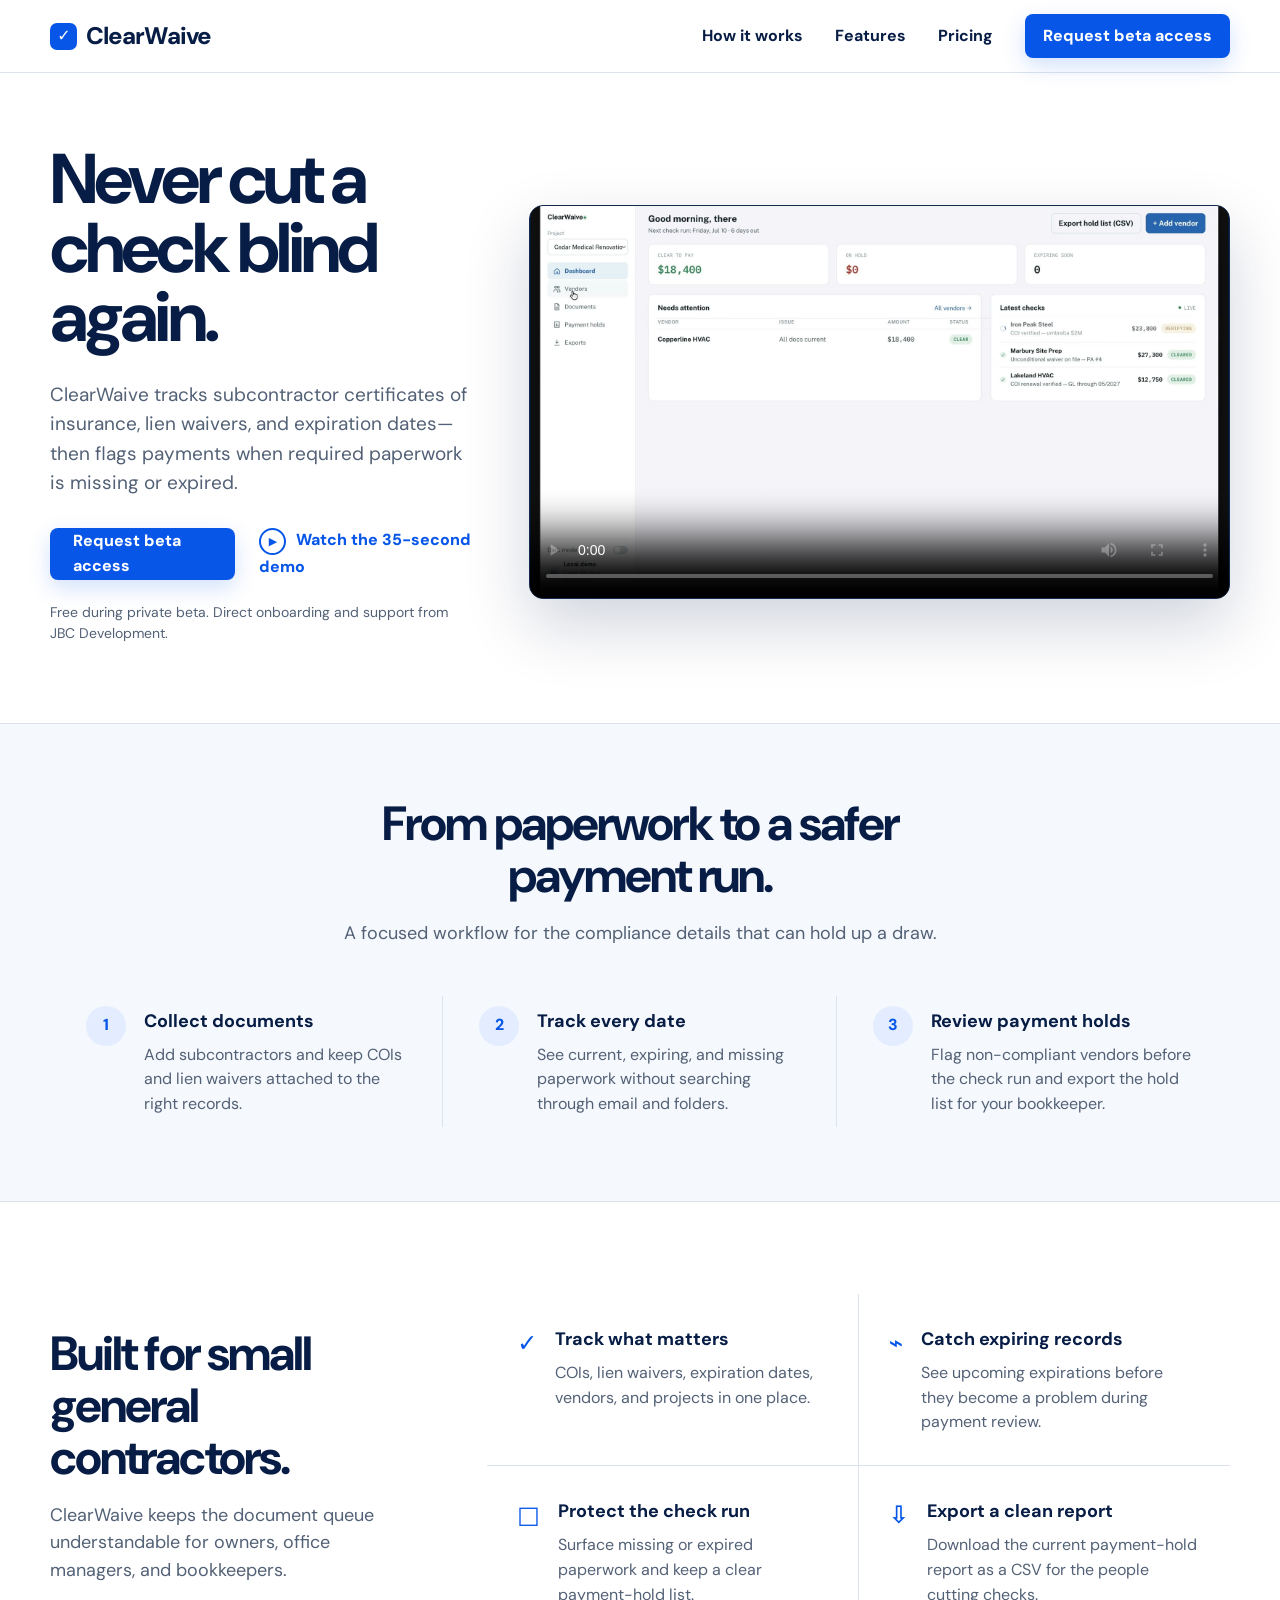
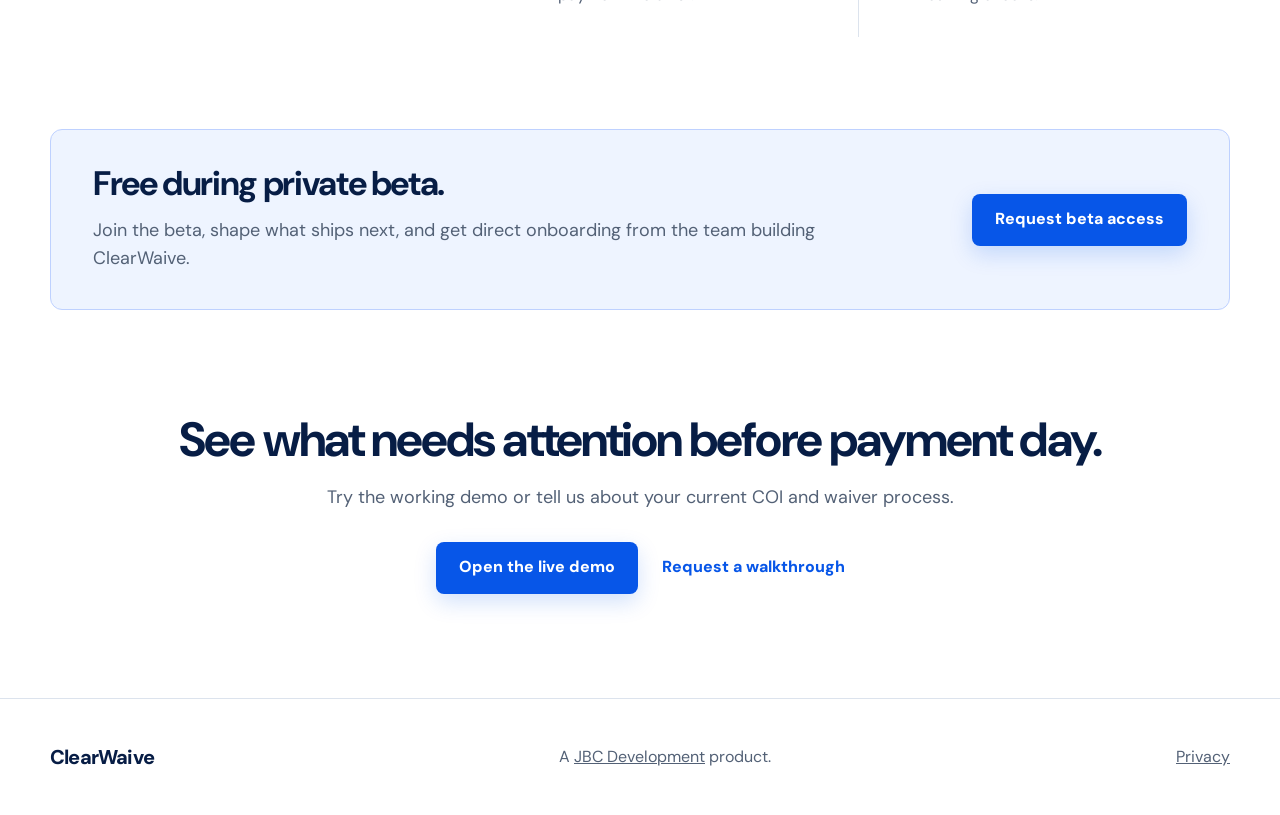
==== index.html @ 476ff9b1 "Launch ClearWaive marketing website" ====
<!doctype html>
<html lang="en">
  <head>
    <meta charset="utf-8" />
    <meta name="viewport" content="width=device-width, initial-scale=1" />
    <title>ClearWaive — COI & Lien Waiver Tracking for Small GCs</title>
    <meta name="description" content="Track subcontractor COIs, lien waivers, expiration dates, and payment holds in one clear workflow. Free during private beta." />
    <meta name="theme-color" content="#0756e8" />
    <link rel="canonical" href="https://clearwaiveapp.com/" />
    <meta property="og:type" content="website" />
    <meta property="og:url" content="https://clearwaiveapp.com/" />
    <meta property="og:title" content="ClearWaive — Never cut a check blind again." />
    <meta property="og:description" content="Compliance tracking and payment holds for small general contractors." />
    <meta property="og:image" content="https://clearwaiveapp.com/assets/clearwaive-demo-poster.jpg" />
    <link rel="icon" href="/assets/favicon.svg" type="image/svg+xml" />
    <link rel="preconnect" href="https://fonts.googleapis.com" />
    <link rel="preconnect" href="https://fonts.gstatic.com" crossorigin />
    <link href="https://fonts.googleapis.com/css2?family=DM+Sans:wght@400;500;600;700;800&display=swap" rel="stylesheet" />
    <link rel="stylesheet" href="/styles.css" />
    <script src="/script.js" defer></script>
  </head>
  <body>
    <a class="skip-link" href="#main">Skip to content</a>
    <header class="site-header">
      <nav class="shell nav" aria-label="Primary navigation">
        <a class="logo" href="/" aria-label="ClearWaive home"><span aria-hidden="true">✓</span>ClearWaive</a>
        <button class="nav-toggle" type="button" aria-expanded="false" aria-controls="nav-links"><span></span><span></span><span></span><b class="sr-only">Open navigation</b></button>
        <div class="nav-links" id="nav-links">
          <a href="#how-it-works">How it works</a>
          <a href="#features">Features</a>
          <a href="#pricing">Pricing</a>
          <a class="button button-small" href="mailto:jbcsdevs@gmail.com?subject=ClearWaive%20private%20beta%20access&body=Company%3A%0ARole%3A%0AApprox.%20number%20of%20subcontractors%3A%0AHow%20you%20track%20COIs%20and%20waivers%20today%3A">Request beta access</a>
        </div>
      </nav>
    </header>

    <main id="main">
      <section class="hero shell">
        <div class="hero-copy">
          <h1>Never cut a check blind again.</h1>
          <p>ClearWaive tracks subcontractor certificates of insurance, lien waivers, and expiration dates—then flags payments when required paperwork is missing or expired.</p>
          <div class="hero-actions">
            <a class="button" href="mailto:jbcsdevs@gmail.com?subject=ClearWaive%20private%20beta%20access&body=Company%3A%0ARole%3A%0AApprox.%20number%20of%20subcontractors%3A%0AHow%20you%20track%20COIs%20and%20waivers%20today%3A">Request beta access</a>
            <a class="text-link" href="#demo"><span aria-hidden="true">▶</span> Watch the 35-second demo</a>
          </div>
          <p class="beta-note">Free during private beta. Direct onboarding and support from JBC Development.</p>
        </div>
        <div class="hero-video" id="demo">
          <video controls preload="metadata" playsinline poster="/assets/clearwaive-demo-poster.jpg">
            <source src="/assets/clearwaive-demo.mp4" type="video/mp4" />
            Your browser does not support HTML video. <a href="/assets/clearwaive-demo.mp4">Download the demo</a>.
          </video>
        </div>
      </section>

      <section class="workflow" id="how-it-works" aria-labelledby="workflow-title">
        <div class="shell">
          <div class="section-heading"><h2 id="workflow-title">From paperwork to a safer payment run.</h2><p>A focused workflow for the compliance details that can hold up a draw.</p></div>
          <ol class="steps">
            <li><span>1</span><div><h3>Collect documents</h3><p>Add subcontractors and keep COIs and lien waivers attached to the right records.</p></div></li>
            <li><span>2</span><div><h3>Track every date</h3><p>See current, expiring, and missing paperwork without searching through email and folders.</p></div></li>
            <li><span>3</span><div><h3>Review payment holds</h3><p>Flag non-compliant vendors before the check run and export the hold list for your bookkeeper.</p></div></li>
          </ol>
        </div>
      </section>

      <section class="features shell" id="features" aria-labelledby="features-title">
        <div class="feature-intro"><h2 id="features-title">Built for small general contractors.</h2><p>ClearWaive keeps the document queue understandable for owners, office managers, and bookkeepers.</p></div>
        <div class="feature-list">
          <article><span aria-hidden="true">✓</span><div><h3>Track what matters</h3><p>COIs, lien waivers, expiration dates, vendors, and projects in one place.</p></div></article>
          <article><span aria-hidden="true">⌁</span><div><h3>Catch expiring records</h3><p>See upcoming expirations before they become a problem during payment review.</p></div></article>
          <article><span aria-hidden="true">□</span><div><h3>Protect the check run</h3><p>Surface missing or expired paperwork and keep a clear payment-hold list.</p></div></article>
          <article><span aria-hidden="true">⇩</span><div><h3>Export a clean report</h3><p>Download the current payment-hold report as a CSV for the people cutting checks.</p></div></article>
        </div>
      </section>

      <section class="beta shell" id="pricing" aria-labelledby="pricing-title">
        <div><h2 id="pricing-title">Free during private beta.</h2><p>Join the beta, shape what ships next, and get direct onboarding from the team building ClearWaive.</p></div>
        <a class="button" href="mailto:jbcsdevs@gmail.com?subject=ClearWaive%20private%20beta%20access&body=Company%3A%0ARole%3A%0AApprox.%20number%20of%20subcontractors%3A%0AHow%20you%20track%20COIs%20and%20waivers%20today%3A">Request beta access</a>
      </section>

      <section class="final-cta shell">
        <h2>See what needs attention before payment day.</h2>
        <p>Try the working demo or tell us about your current COI and waiver process.</p>
        <div class="hero-actions"><a class="button" href="https://clearwaive-mvp.vercel.app" target="_blank" rel="noopener noreferrer">Open the live demo</a><a class="text-link" href="mailto:jbcsdevs@gmail.com?subject=ClearWaive%20walkthrough%20request">Request a walkthrough</a></div>
      </section>
    </main>

    <footer>
      <div class="shell footer-inner"><a class="logo" href="/">ClearWaive</a><p>A <a href="https://jbcdevelopment.dev">JBC Development</a> product.</p><a href="/privacy.html">Privacy</a></div>
    </footer>
  </body>
</html>
---- styles.css ----
:root{--navy:#071d45;--blue:#0756e8;--blue-dark:#0344be;--muted:#536176;--line:#dce3ed;--soft:#f5f8fc;--orange:#d94a17;--shell:min(1180px,calc(100% - 40px));font-family:"DM Sans",system-ui,sans-serif;color:var(--navy);background:#fff}*{box-sizing:border-box}html{scroll-behavior:smooth}body{margin:0;line-height:1.55}a{color:inherit}.shell{width:var(--shell);margin-inline:auto}.skip-link{position:fixed;left:16px;top:-60px;background:var(--navy);color:#fff;padding:10px 16px;z-index:99}.skip-link:focus{top:16px}.sr-only{position:absolute;width:1px;height:1px;overflow:hidden;clip:rect(0 0 0 0)}.site-header{position:sticky;top:0;z-index:20;background:rgba(255,255,255,.94);border-bottom:1px solid var(--line);backdrop-filter:blur(14px)}.nav{min-height:72px;display:flex;align-items:center;justify-content:space-between}.logo{display:inline-flex;gap:9px;align-items:center;font-size:24px;font-weight:800;text-decoration:none;letter-spacing:-.04em}.logo span{display:grid;place-items:center;width:27px;height:27px;border-radius:7px;background:var(--blue);color:#fff;font-size:16px}.nav-links{display:flex;align-items:center;gap:32px}.nav-links>a:not(.button){font-weight:700;text-decoration:none}.nav-links>a:hover{color:var(--blue)}.button{display:inline-flex;align-items:center;justify-content:center;min-height:52px;padding:0 23px;border-radius:8px;background:var(--blue);color:#fff;text-decoration:none;font-weight:800;box-shadow:0 8px 22px rgba(7,86,232,.18);transition:.2s ease}.button:hover{background:var(--blue-dark);transform:translateY(-1px)}.button-small{min-height:44px;padding-inline:18px}.nav-toggle{display:none;background:none;border:0;padding:10px}.nav-toggle span{display:block;width:24px;height:2px;margin:5px;background:var(--navy)}.hero{display:grid;grid-template-columns:.82fr 1.35fr;gap:54px;align-items:center;padding-block:72px 64px}.hero h1{font-size:clamp(48px,5.5vw,78px);line-height:.98;letter-spacing:-.055em;margin:0 0 28px}.hero-copy>p{font-size:19px;color:var(--muted);max-width:53ch}.hero-actions{display:flex;align-items:center;gap:24px;margin-top:30px}.text-link{color:var(--blue);font-weight:800;text-decoration:none}.text-link span{display:inline-grid;place-items:center;border:2px solid currentColor;border-radius:50%;width:27px;height:27px;font-size:11px;margin-right:6px}.beta-note{font-size:14px!important;margin-top:22px}.hero-video{background:#07152e;border:1px solid #132a4f;border-radius:14px;overflow:hidden;box-shadow:0 26px 65px rgba(7,29,69,.19);aspect-ratio:16/9}.hero-video video{display:block;width:100%;height:100%;object-fit:contain}.workflow{background:var(--soft);border-block:1px solid var(--line);padding:74px 0}.section-heading{text-align:center;max-width:690px;margin:0 auto 48px}.section-heading h2,.features h2,.beta h2,.final-cta h2{font-size:clamp(32px,4vw,48px);line-height:1.08;letter-spacing:-.04em;margin:0 0 14px}.section-heading p,.feature-intro p,.beta p,.final-cta p{color:var(--muted);font-size:18px}.steps{list-style:none;padding:0;margin:0;display:grid;grid-template-columns:repeat(3,1fr);gap:0}.steps li{display:flex;gap:18px;padding:10px 36px;border-right:1px solid var(--line)}.steps li:last-child{border:0}.steps li>span{flex:0 0 40px;height:40px;display:grid;place-items:center;background:#e4edff;color:var(--blue);font-weight:800;border-radius:50%}.steps h3,.feature-list h3{margin:2px 0 7px;font-size:18px}.steps p,.feature-list p{color:var(--muted);margin:0}.features{display:grid;grid-template-columns:.75fr 1.55fr;gap:78px;padding-block:92px}.feature-intro{align-self:center}.feature-list{display:grid;grid-template-columns:1fr 1fr}.feature-list article{display:flex;gap:18px;padding:30px;border-bottom:1px solid var(--line)}.feature-list article:nth-child(odd){border-right:1px solid var(--line)}.feature-list article:nth-child(n+3){border-bottom:0}.feature-list article>span{font-size:24px;color:var(--blue);font-weight:800}.beta{display:flex;align-items:center;justify-content:space-between;gap:40px;padding:36px 42px;background:#eef4ff;border:1px solid #bed1ff;border-radius:12px}.beta h2{font-size:34px}.beta p{margin:0;max-width:65ch}.final-cta{text-align:center;padding-block:104px}.final-cta p{margin-bottom:30px}.final-cta .hero-actions{justify-content:center}footer{border-top:1px solid var(--line);padding:30px 0}.footer-inner{display:flex;align-items:center;justify-content:space-between;gap:24px;color:var(--muted)}.footer-inner .logo{color:var(--navy);font-size:20px}.footer-inner a:hover{color:var(--blue)}:focus-visible{outline:3px solid #ffb35c;outline-offset:3px}@media(max-width:900px){.nav-toggle{display:block}.nav-links{display:none;position:absolute;top:72px;left:0;right:0;background:#fff;border-bottom:1px solid var(--line);padding:24px;flex-direction:column;align-items:stretch}.nav-links.open{display:flex}.hero{grid-template-columns:1fr;padding-block:52px}.hero-copy{text-align:center}.hero-copy>p{margin-inline:auto}.hero-actions{justify-content:center}.steps,.features{grid-template-columns:1fr}.steps{gap:26px}.steps li{border:0;padding:8px}.features{gap:25px;padding-block:70px}.feature-intro{text-align:center}.beta{align-items:flex-start;flex-direction:column}}@media(max-width:620px){:root{--shell:min(100% - 28px,1180px)}.hero{padding-block:44px}.hero h1{font-size:48px}.hero-actions{flex-direction:column;align-items:stretch}.hero-actions .text-link{text-align:center}.steps li{padding:0}.feature-list{grid-template-columns:1fr}.feature-list article,.feature-list article:nth-child(odd),.feature-list article:nth-child(n+3){border-right:0;border-bottom:1px solid var(--line);padding:24px 4px}.feature-list article:last-child{border-bottom:0}.beta{padding:28px 24px}.footer-inner{flex-direction:column;text-align:center}}
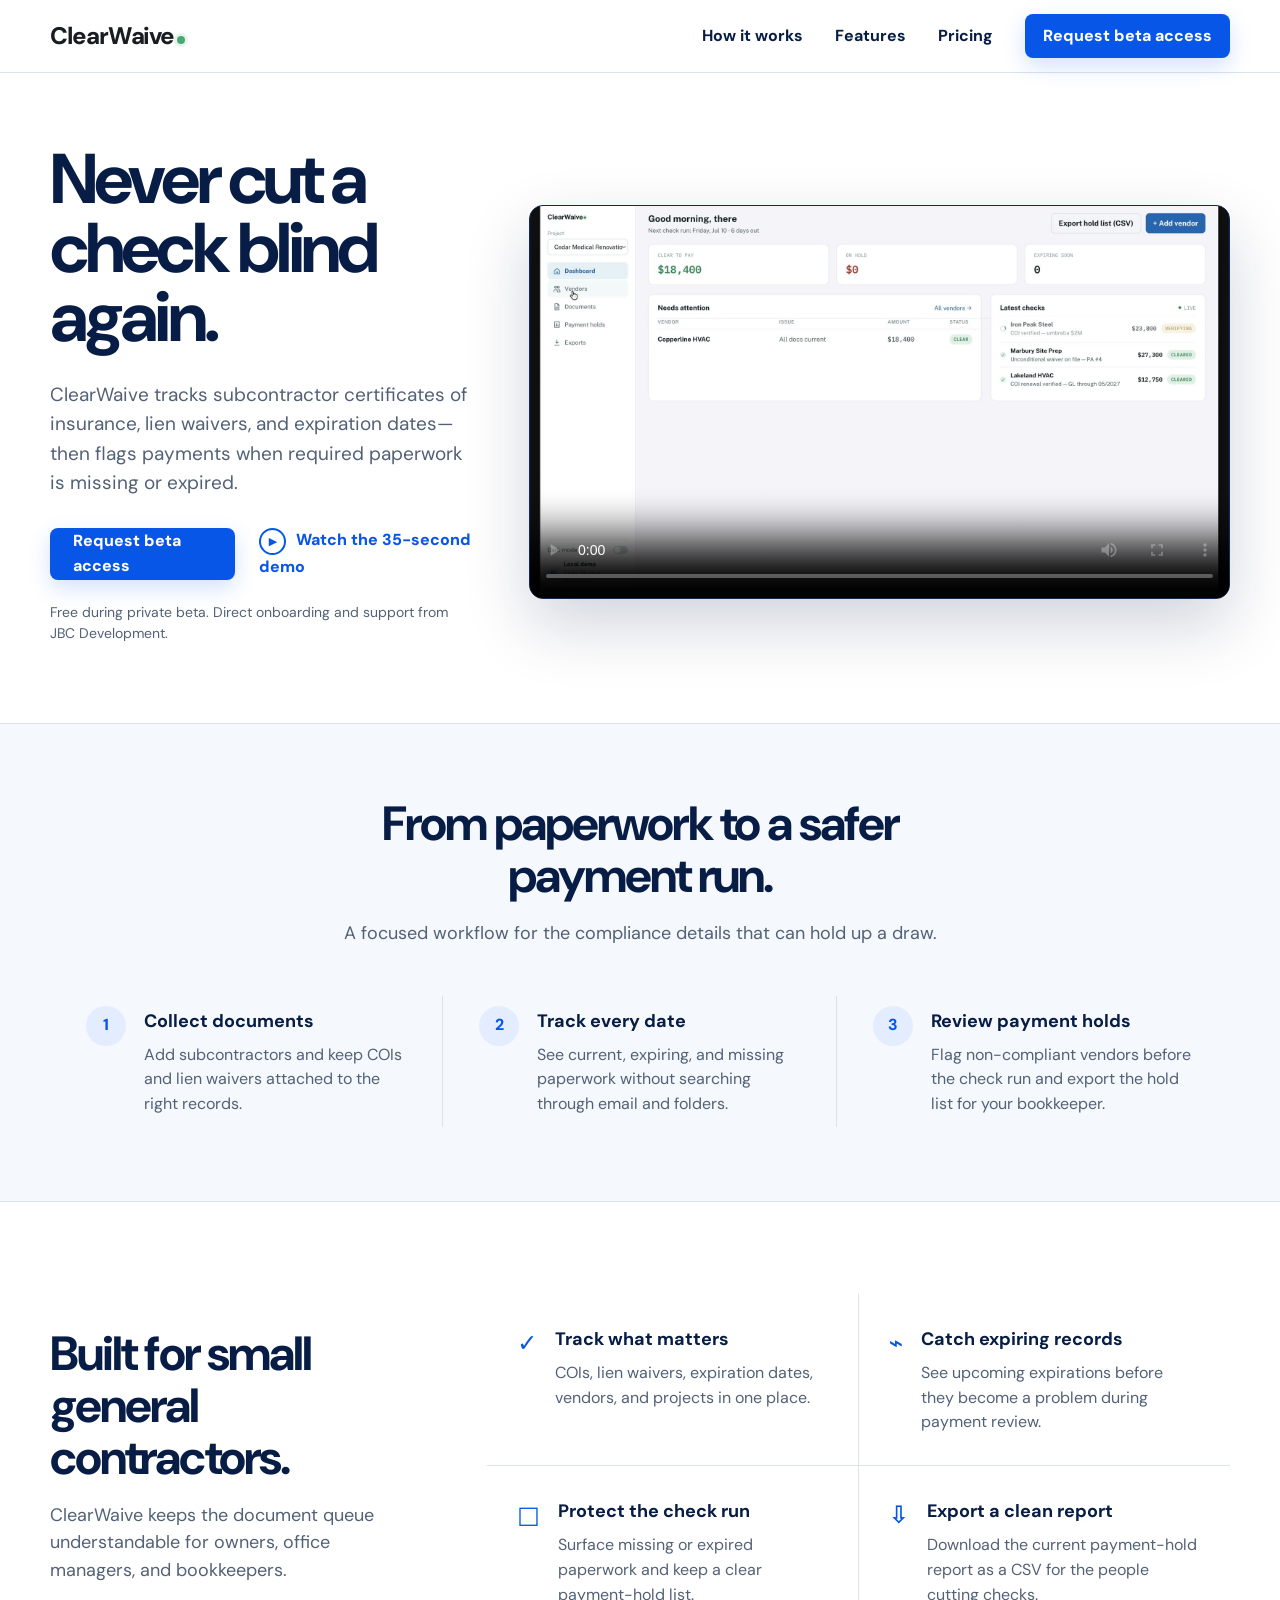
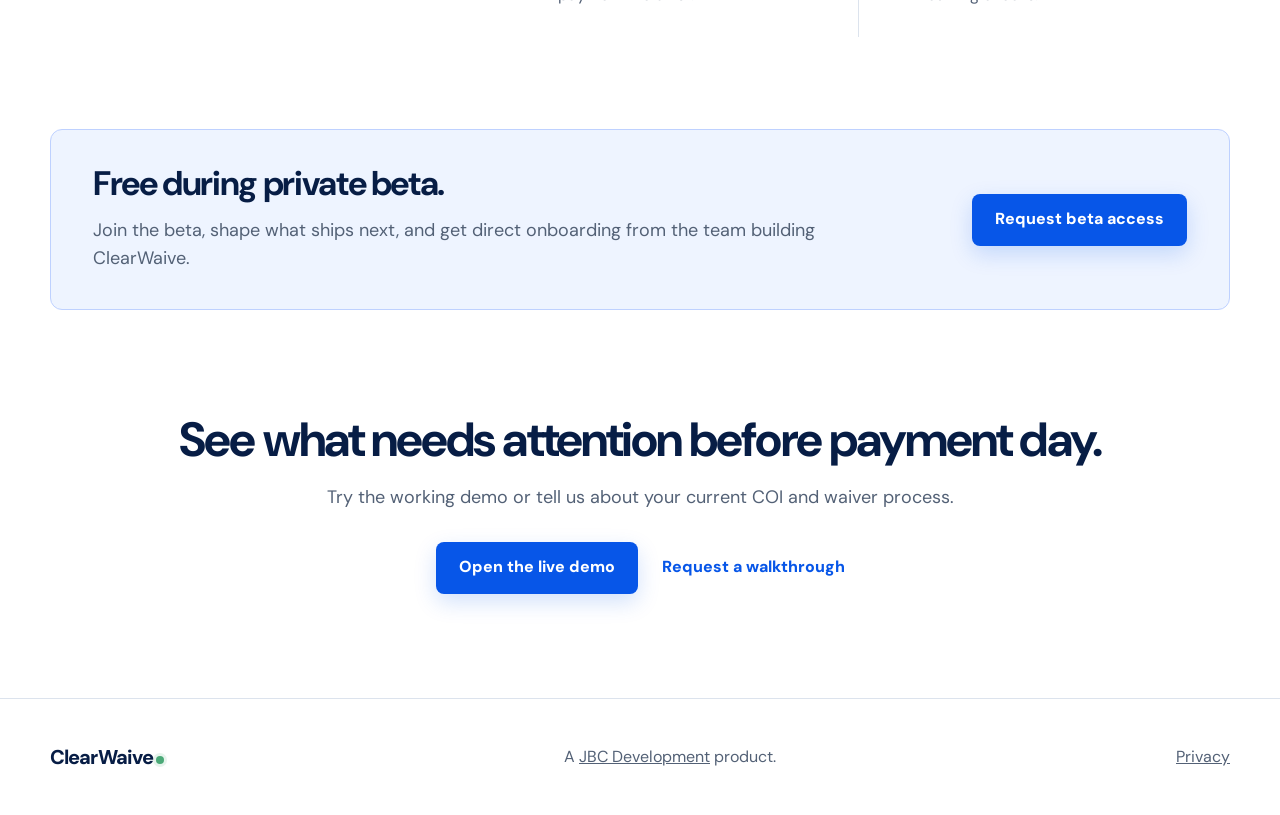
==== commit d9035926: "Match ClearWaive website branding to product demo" ====
--- a/index.html
+++ b/index.html
@@ -17,13 +17,17 @@
     <link rel="preconnect" href="https://fonts.gstatic.com" crossorigin />
     <link href="https://fonts.googleapis.com/css2?family=DM+Sans:wght@400;500;600;700;800&display=swap" rel="stylesheet" />
     <link rel="stylesheet" href="/styles.css" />
+    <style>
+      .logo { gap: 3px; align-items: baseline; color: #171d21; letter-spacing: -.045em; }
+      .logo .logo-dot { display: inline-block; width: 8px; height: 8px; border-radius: 50%; background: #4ba978; box-shadow: 0 0 0 3px rgba(75, 169, 120, .13); }
+    </style>
     <script src="/script.js" defer></script>
   </head>
   <body>
     <a class="skip-link" href="#main">Skip to content</a>
     <header class="site-header">
       <nav class="shell nav" aria-label="Primary navigation">
-        <a class="logo" href="/" aria-label="ClearWaive home"><span aria-hidden="true">✓</span>ClearWaive</a>
+        <a class="logo" href="/" aria-label="ClearWaive home">ClearWaive<span class="logo-dot" aria-hidden="true"></span></a>
         <button class="nav-toggle" type="button" aria-expanded="false" aria-controls="nav-links"><span></span><span></span><span></span><b class="sr-only">Open navigation</b></button>
         <div class="nav-links" id="nav-links">
           <a href="#how-it-works">How it works</a>
@@ -87,7 +91,7 @@
     </main>
 
     <footer>
-      <div class="shell footer-inner"><a class="logo" href="/">ClearWaive</a><p>A <a href="https://jbcdevelopment.dev">JBC Development</a> product.</p><a href="/privacy.html">Privacy</a></div>
+      <div class="shell footer-inner"><a class="logo" href="/">ClearWaive<span class="logo-dot" aria-hidden="true"></span></a><p>A <a href="https://jbcdevelopment.dev">JBC Development</a> product.</p><a href="/privacy.html">Privacy</a></div>
     </footer>
   </body>
 </html>
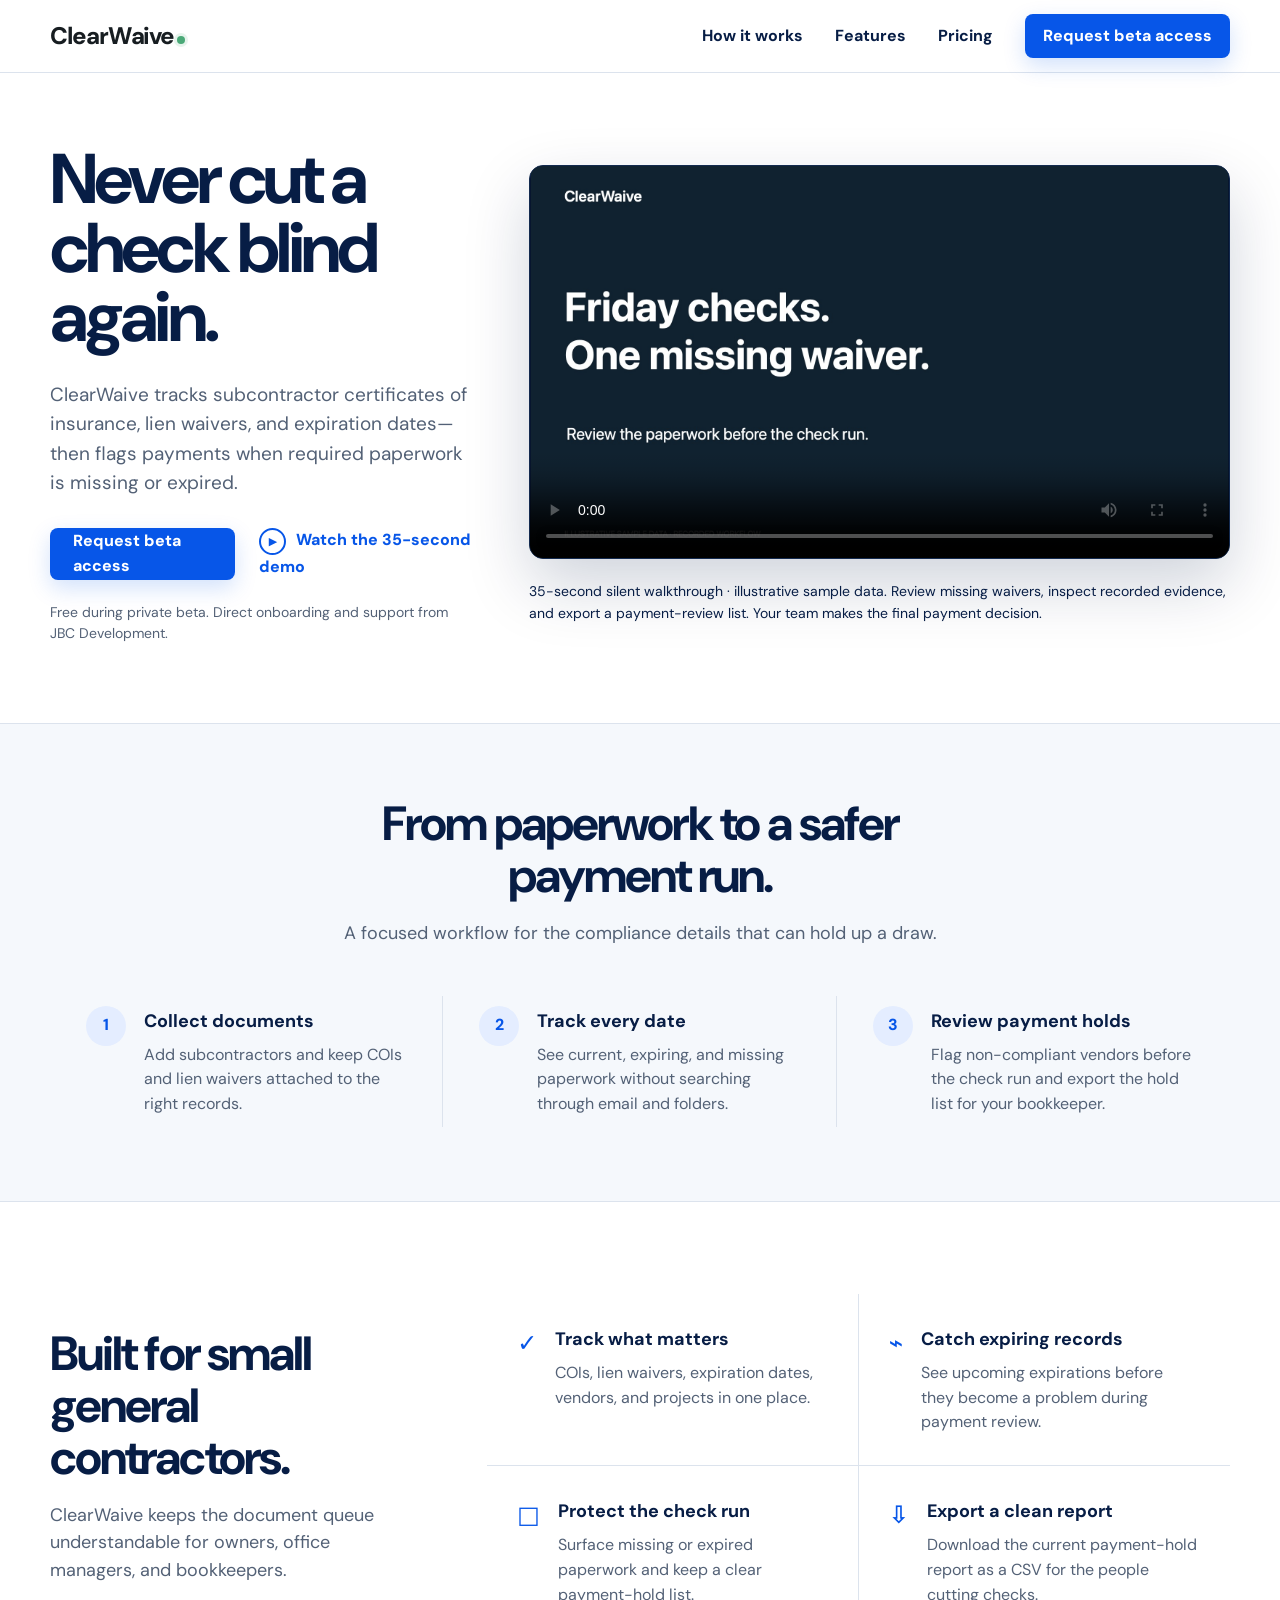
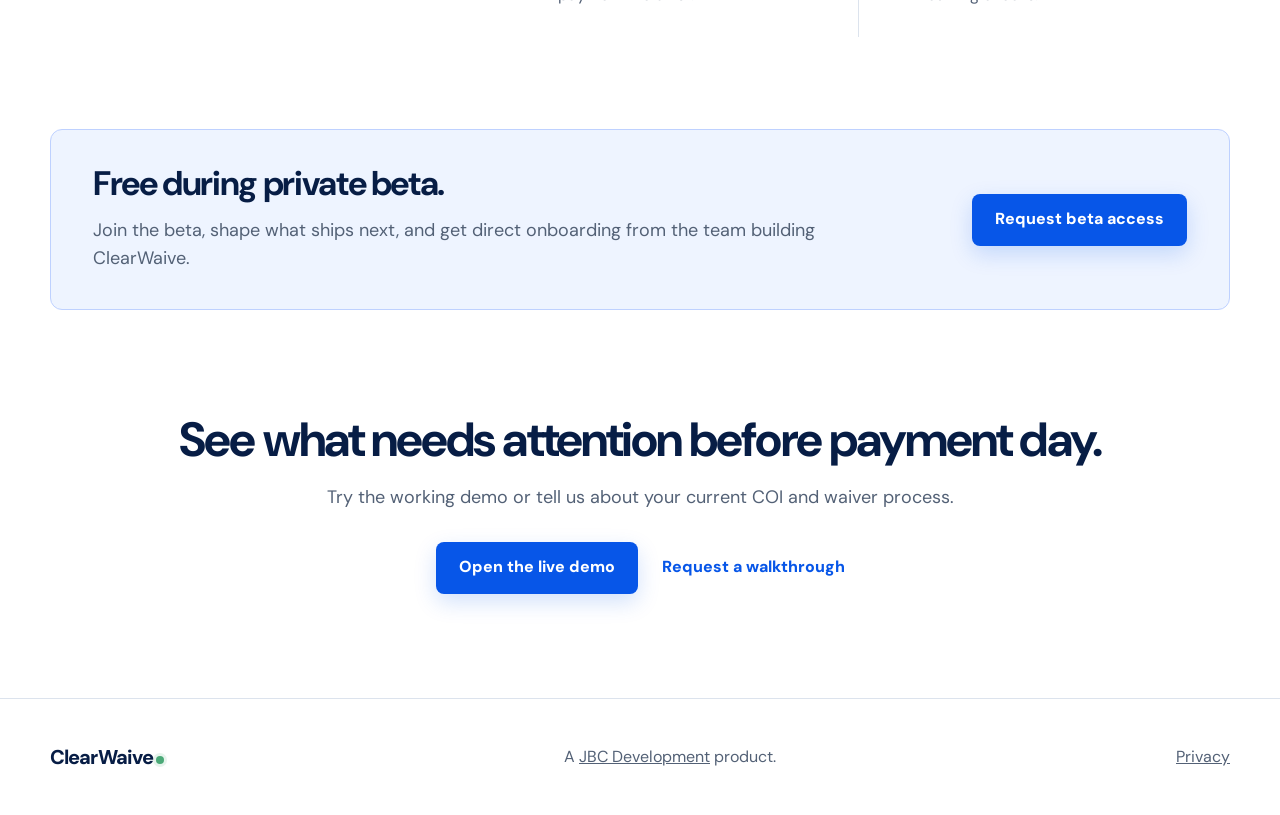
==== commit 2fdb02e5: "Update demo to show recorded payment review workflow" ====
--- a/index.html
+++ b/index.html
@@ -11,7 +11,7 @@
     <meta property="og:url" content="https://clearwaiveapp.com/" />
     <meta property="og:title" content="ClearWaive — Never cut a check blind again." />
     <meta property="og:description" content="Compliance tracking and payment holds for small general contractors." />
-    <meta property="og:image" content="https://clearwaiveapp.com/assets/clearwaive-demo-poster.jpg" />
+    <meta property="og:image" content="https://clearwaiveapp.com/assets/clearwaive-demo-poster.jpg?v=20260927" />
     <link rel="icon" href="/assets/favicon.svg" type="image/svg+xml" />
     <link rel="preconnect" href="https://fonts.googleapis.com" />
     <link rel="preconnect" href="https://fonts.gstatic.com" crossorigin />
@@ -49,11 +49,14 @@
           </div>
           <p class="beta-note">Free during private beta. Direct onboarding and support from JBC Development.</p>
         </div>
-        <div class="hero-video" id="demo">
-          <video controls preload="metadata" playsinline poster="/assets/clearwaive-demo-poster.jpg">
-            <source src="/assets/clearwaive-demo.mp4" type="video/mp4" />
-            Your browser does not support HTML video. <a href="/assets/clearwaive-demo.mp4">Download the demo</a>.
+        <div id="demo">
+          <div class="hero-video">
+          <video controls preload="metadata" playsinline poster="/assets/clearwaive-demo-poster.jpg?v=20260927">
+            <source src="/assets/clearwaive-demo.mp4?v=20260927" type="video/mp4" />
+            Your browser does not support HTML video. <a href="/assets/clearwaive-demo.mp4?v=20260927">Download the demo</a>.
           </video>
+          </div>
+          <p class="beta-note">35-second silent walkthrough · illustrative sample data. Review missing waivers, inspect recorded evidence, and export a payment-review list. Your team makes the final payment decision.</p>
         </div>
       </section>
 
--- a/styles.css
+++ b/styles.css
@@ -1 +1,3 @@
 :root{--navy:#071d45;--blue:#0756e8;--blue-dark:#0344be;--muted:#536176;--line:#dce3ed;--soft:#f5f8fc;--orange:#d94a17;--shell:min(1180px,calc(100% - 40px));font-family:"DM Sans",system-ui,sans-serif;color:var(--navy);background:#fff}*{box-sizing:border-box}html{scroll-behavior:smooth}body{margin:0;line-height:1.55}a{color:inherit}.shell{width:var(--shell);margin-inline:auto}.skip-link{position:fixed;left:16px;top:-60px;background:var(--navy);color:#fff;padding:10px 16px;z-index:99}.skip-link:focus{top:16px}.sr-only{position:absolute;width:1px;height:1px;overflow:hidden;clip:rect(0 0 0 0)}.site-header{position:sticky;top:0;z-index:20;background:rgba(255,255,255,.94);border-bottom:1px solid var(--line);backdrop-filter:blur(14px)}.nav{min-height:72px;display:flex;align-items:center;justify-content:space-between}.logo{display:inline-flex;gap:9px;align-items:center;font-size:24px;font-weight:800;text-decoration:none;letter-spacing:-.04em}.logo span{display:grid;place-items:center;width:27px;height:27px;border-radius:7px;background:var(--blue);color:#fff;font-size:16px}.nav-links{display:flex;align-items:center;gap:32px}.nav-links>a:not(.button){font-weight:700;text-decoration:none}.nav-links>a:hover{color:var(--blue)}.button{display:inline-flex;align-items:center;justify-content:center;min-height:52px;padding:0 23px;border-radius:8px;background:var(--blue);color:#fff;text-decoration:none;font-weight:800;box-shadow:0 8px 22px rgba(7,86,232,.18);transition:.2s ease}.button:hover{background:var(--blue-dark);transform:translateY(-1px)}.button-small{min-height:44px;padding-inline:18px}.nav-toggle{display:none;background:none;border:0;padding:10px}.nav-toggle span{display:block;width:24px;height:2px;margin:5px;background:var(--navy)}.hero{display:grid;grid-template-columns:.82fr 1.35fr;gap:54px;align-items:center;padding-block:72px 64px}.hero h1{font-size:clamp(48px,5.5vw,78px);line-height:.98;letter-spacing:-.055em;margin:0 0 28px}.hero-copy>p{font-size:19px;color:var(--muted);max-width:53ch}.hero-actions{display:flex;align-items:center;gap:24px;margin-top:30px}.text-link{color:var(--blue);font-weight:800;text-decoration:none}.text-link span{display:inline-grid;place-items:center;border:2px solid currentColor;border-radius:50%;width:27px;height:27px;font-size:11px;margin-right:6px}.beta-note{font-size:14px!important;margin-top:22px}.hero-video{background:#07152e;border:1px solid #132a4f;border-radius:14px;overflow:hidden;box-shadow:0 26px 65px rgba(7,29,69,.19);aspect-ratio:16/9}.hero-video video{display:block;width:100%;height:100%;object-fit:contain}.workflow{background:var(--soft);border-block:1px solid var(--line);padding:74px 0}.section-heading{text-align:center;max-width:690px;margin:0 auto 48px}.section-heading h2,.features h2,.beta h2,.final-cta h2{font-size:clamp(32px,4vw,48px);line-height:1.08;letter-spacing:-.04em;margin:0 0 14px}.section-heading p,.feature-intro p,.beta p,.final-cta p{color:var(--muted);font-size:18px}.steps{list-style:none;padding:0;margin:0;display:grid;grid-template-columns:repeat(3,1fr);gap:0}.steps li{display:flex;gap:18px;padding:10px 36px;border-right:1px solid var(--line)}.steps li:last-child{border:0}.steps li>span{flex:0 0 40px;height:40px;display:grid;place-items:center;background:#e4edff;color:var(--blue);font-weight:800;border-radius:50%}.steps h3,.feature-list h3{margin:2px 0 7px;font-size:18px}.steps p,.feature-list p{color:var(--muted);margin:0}.features{display:grid;grid-template-columns:.75fr 1.55fr;gap:78px;padding-block:92px}.feature-intro{align-self:center}.feature-list{display:grid;grid-template-columns:1fr 1fr}.feature-list article{display:flex;gap:18px;padding:30px;border-bottom:1px solid var(--line)}.feature-list article:nth-child(odd){border-right:1px solid var(--line)}.feature-list article:nth-child(n+3){border-bottom:0}.feature-list article>span{font-size:24px;color:var(--blue);font-weight:800}.beta{display:flex;align-items:center;justify-content:space-between;gap:40px;padding:36px 42px;background:#eef4ff;border:1px solid #bed1ff;border-radius:12px}.beta h2{font-size:34px}.beta p{margin:0;max-width:65ch}.final-cta{text-align:center;padding-block:104px}.final-cta p{margin-bottom:30px}.final-cta .hero-actions{justify-content:center}footer{border-top:1px solid var(--line);padding:30px 0}.footer-inner{display:flex;align-items:center;justify-content:space-between;gap:24px;color:var(--muted)}.footer-inner .logo{color:var(--navy);font-size:20px}.footer-inner a:hover{color:var(--blue)}:focus-visible{outline:3px solid #ffb35c;outline-offset:3px}@media(max-width:900px){.nav-toggle{display:block}.nav-links{display:none;position:absolute;top:72px;left:0;right:0;background:#fff;border-bottom:1px solid var(--line);padding:24px;flex-direction:column;align-items:stretch}.nav-links.open{display:flex}.hero{grid-template-columns:1fr;padding-block:52px}.hero-copy{text-align:center}.hero-copy>p{margin-inline:auto}.hero-actions{justify-content:center}.steps,.features{grid-template-columns:1fr}.steps{gap:26px}.steps li{border:0;padding:8px}.features{gap:25px;padding-block:70px}.feature-intro{text-align:center}.beta{align-items:flex-start;flex-direction:column}}@media(max-width:620px){:root{--shell:min(100% - 28px,1180px)}.hero{padding-block:44px}.hero h1{font-size:48px}.hero-actions{flex-direction:column;align-items:stretch}.hero-actions .text-link{text-align:center}.steps li{padding:0}.feature-list{grid-template-columns:1fr}.feature-list article,.feature-list article:nth-child(odd),.feature-list article:nth-child(n+3){border-right:0;border-bottom:1px solid var(--line);padding:24px 4px}.feature-list article:last-child{border-bottom:0}.beta{padding:28px 24px}.footer-inner{flex-direction:column;text-align:center}}
+
+#demo{scroll-margin-top:90px}
